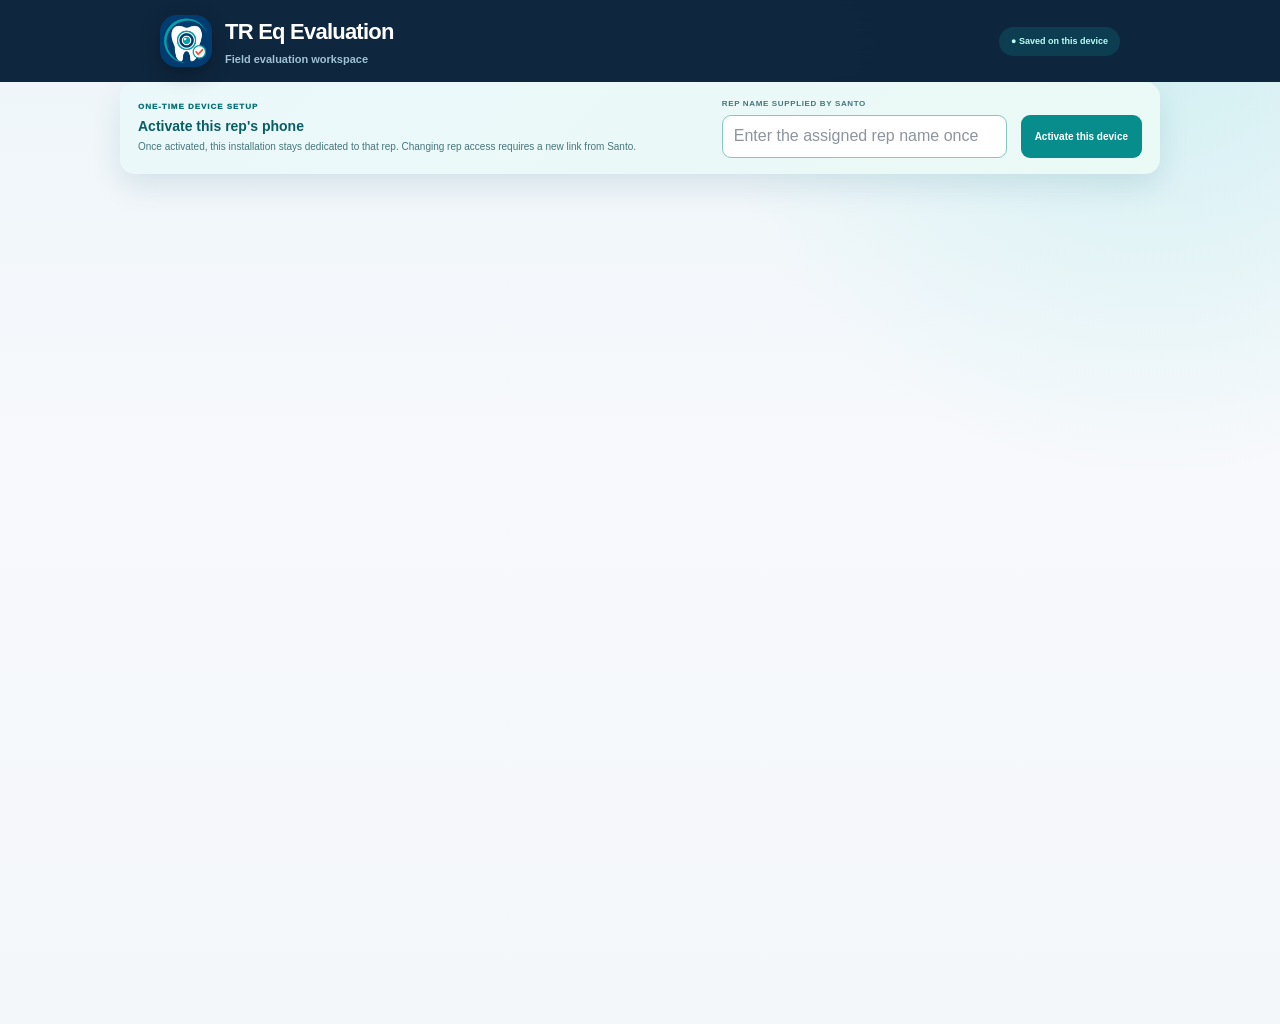
==== index.html @ 81a033d8 "Add project sorting by sales rep" ====
<!doctype html>
<html lang="en">
  <head>
    <meta charset="UTF-8" />
    <meta name="viewport" content="width=device-width, initial-scale=1, viewport-fit=cover" />
    <meta name="theme-color" content="#0b5a8f" />
    <meta name="apple-mobile-web-app-capable" content="yes" />
    <meta name="apple-mobile-web-app-status-bar-style" content="default" />
    <meta name="apple-mobile-web-app-title" content="TR Eq" />
    <link rel="manifest" href="./manifest.webmanifest" />
    <link rel="apple-touch-icon" href="./apple-touch-icon.png" />
    <title>TR Eq Evaluation</title>
    <script type="module" crossorigin src="./index-Dtwr22cO.js"></script>
    <link rel="stylesheet" crossorigin href="./index-BZyLoppA.css">
  </head>
  <body>
    <div id="root"></div>
  </body>
</html>
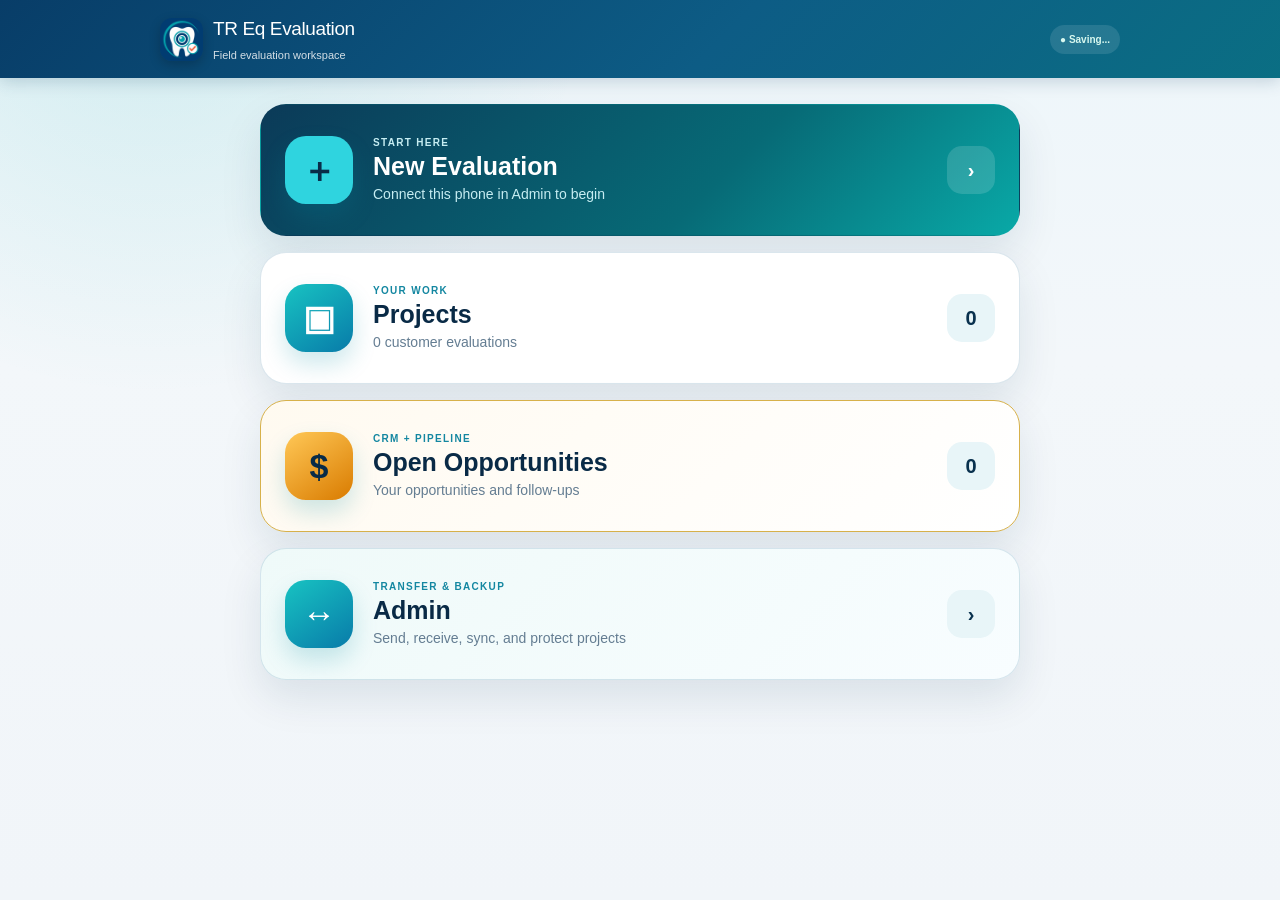
==== commit ddc073c0: "Publish phone app release 94 Updates the exact installed phone app while preserving its existing on-" ====
--- a/index.html
+++ b/index.html
@@ -10,8 +10,8 @@
     <link rel="manifest" href="./manifest.webmanifest" />
     <link rel="apple-touch-icon" href="./apple-touch-icon.png" />
     <title>TR Eq Evaluation</title>
-    <script type="module" crossorigin src="./index-Dtwr22cO.js"></script>
-    <link rel="stylesheet" crossorigin href="./index-BZyLoppA.css">
+    <script type="module" crossorigin src="./index-Cow50DER.js"></script>
+    <link rel="stylesheet" crossorigin href="./index-T0fZzpPn.css">
   </head>
   <body>
     <div id="root"></div>
